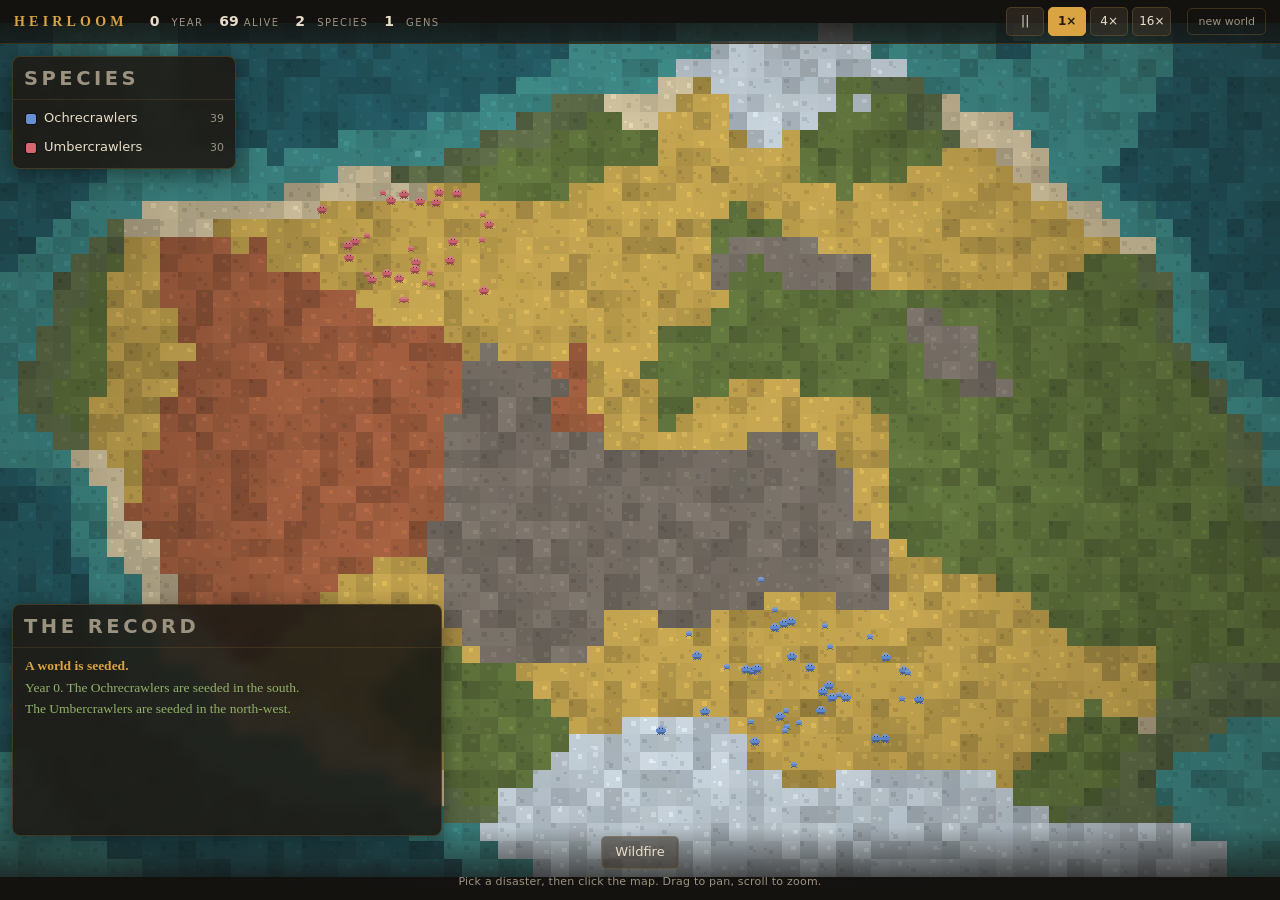
==== index.html @ 828a3f46 "HEIRLOOM checkpoint 1: the feel test The core loop from section 10 of the design doc, browser-verifi" ====
<!DOCTYPE html>
<html lang="en">
<head>
<meta charset="utf-8">
<meta name="viewport" content="width=device-width, initial-scale=1, maximum-scale=1, user-scalable=no">
<title>HEIRLOOM</title>
<link rel="stylesheet" href="css/style.css">
</head>
<body>

<canvas id="world"></canvas>

<div id="topbar">
  <span class="brand">HEIRLOOM</span>
  <span class="stat"><b id="statYear">0</b><i>year</i></span>
  <span class="stat"><b id="statPop">0</b><i>alive</i></span>
  <span class="stat"><b id="statSpecies">0</b><i>species</i></span>
  <span class="stat"><b id="statGen">0</b><i>gens</i></span>
  <span class="spacer"></span>
  <span class="speeds" id="speeds">
    <button data-speed="0" title="Pause (space)">||</button>
    <button data-speed="1" class="on">1&times;</button>
    <button data-speed="4">4&times;</button>
    <button data-speed="16">16&times;</button>
  </span>
  <button id="btnNew" class="ghost" title="New world">new world</button>
</div>

<div id="species" class="card">
  <h2>Species</h2>
  <div id="speciesList"></div>
</div>

<div id="inspect" class="card hidden">
  <h2><span id="inspTitle">Creature</span><button id="inspClose" class="x">&times;</button></h2>
  <div id="inspBody"></div>
</div>

<div id="logcard" class="card">
  <h2>The record</h2>
  <div id="log"></div>
</div>

<div id="tools">
  <div class="toolrow" id="disasters"></div>
  <div class="hint" id="hint">Click the map to set the fire.</div>
</div>

<div id="toast"></div>

<script src="js/rng.js"></script>
<script src="js/data-traits.js"></script>
<script src="js/data-biomes.js"></script>
<script src="js/data-disasters.js"></script>
<script src="js/world.js"></script>
<script src="js/creature.js"></script>
<script src="js/species.js"></script>
<script src="js/sim.js"></script>
<script src="js/log.js"></script>
<script src="js/render.js"></script>
<script src="js/ui.js"></script>
<script src="js/main.js"></script>
</body>
</html>
---- css/style.css ----
/* HEIRLOOM - warm, calm, documentary. Cream, gold, peach, rust, teal. */

:root{
  --bg:#14120f;
  --panel:rgba(31,27,22,0.90);
  --panel-solid:#1f1b16;
  --edge:rgba(217,164,65,0.20);
  --edge-hot:rgba(217,164,65,0.55);
  --ink:#e8ddc8;
  --muted:#9c9280;
  --gold:#d9a441;
  --rust:#c8663a;
  --green:#93b169;
  --teal:#5fa8a2;
}

*{box-sizing:border-box}
html,body{height:100%;margin:0}
body{
  background:var(--bg); color:var(--ink); overflow:hidden;
  font:13px/1.45 "Segoe UI", Roboto, -apple-system, system-ui, sans-serif;
  -webkit-font-smoothing:antialiased; user-select:none;
}

#world{position:fixed;inset:0;width:100%;height:100%;display:block;cursor:grab;image-rendering:pixelated}
#world.dragging{cursor:grabbing}
#world.aiming{cursor:crosshair}

/* ---- top bar ---- */
#topbar{
  position:fixed;top:0;left:0;right:0;height:44px;z-index:20;
  display:flex;align-items:center;gap:16px;padding:0 14px;
  background:linear-gradient(180deg,rgba(20,18,15,0.96),rgba(20,18,15,0.70));
  border-bottom:1px solid var(--edge);
}
.brand{
  font:600 14px/1 Georgia,"Iowan Old Style","Palatino Linotype",serif;
  letter-spacing:.30em; color:var(--gold); padding-right:6px;
}
.stat{display:flex;align-items:baseline;gap:5px}
.stat b{font-weight:600;font-size:14px;color:var(--ink);font-variant-numeric:tabular-nums;min-width:1.2em}
.stat i{font-style:normal;font-size:10px;letter-spacing:.14em;text-transform:uppercase;color:var(--muted)}
.spacer{flex:1}

button{
  font:inherit;color:var(--ink);background:rgba(60,52,42,0.55);
  border:1px solid var(--edge);border-radius:5px;padding:5px 10px;cursor:pointer;
  transition:background .12s,border-color .12s,color .12s;
}
button:hover{background:rgba(90,76,58,0.7);border-color:var(--edge-hot)}
button.on{background:var(--gold);border-color:var(--gold);color:#241c10;font-weight:600}
button.ghost{background:transparent;color:var(--muted);font-size:11px}
button.ghost:hover{color:var(--ink)}
.speeds{display:flex;gap:4px}
.speeds button{min-width:38px;text-align:center;padding:5px 6px;font-size:12px}

/* ---- floating cards ---- */
.card{
  position:fixed;z-index:15;background:var(--panel);
  border:1px solid var(--edge);border-radius:8px;
  backdrop-filter:blur(6px);-webkit-backdrop-filter:blur(6px);
  box-shadow:0 6px 22px rgba(0,0,0,0.42);
}
.card h2{
  margin:0;padding:8px 11px 6px;font:600 10px/1 inherit;
  letter-spacing:.18em;text-transform:uppercase;color:var(--muted);
  border-bottom:1px solid rgba(217,164,65,0.13);
  display:flex;align-items:center;justify-content:space-between;
}
.card .x{background:none;border:none;color:var(--muted);padding:0 2px;font-size:16px;line-height:1}
.card .x:hover{color:var(--ink);background:none}
.hidden{display:none !important}

#species{top:56px;left:12px;width:224px;max-height:38vh;display:flex;flex-direction:column}
#speciesList{overflow-y:auto;padding:4px 0 6px}

.sp{display:flex;align-items:center;gap:8px;padding:5px 11px;cursor:pointer;border-left:2px solid transparent}
.sp:hover{background:rgba(217,164,65,0.07)}
.sp.sel{background:rgba(217,164,65,0.12);border-left-color:var(--gold)}
.sp .dot{width:10px;height:10px;border-radius:2px;flex:0 0 auto;box-shadow:0 0 0 1px rgba(0,0,0,0.45)}
.sp .nm{flex:1;overflow:hidden;text-overflow:ellipsis;white-space:nowrap}
.sp .pp{color:var(--muted);font-variant-numeric:tabular-nums;font-size:11px}
.sp.gone .nm{color:var(--muted);text-decoration:line-through}
.sp.gone .dot{opacity:.35}

#inspect{top:56px;right:12px;width:250px;max-height:62vh;display:flex;flex-direction:column}
#inspBody{overflow-y:auto;padding:8px 11px 11px}
.kv{display:flex;justify-content:space-between;gap:8px;padding:2px 0;font-size:12px}
.kv span{color:var(--muted)}
.kv b{font-weight:500;font-variant-numeric:tabular-nums}
.trait{padding:6px 8px;margin:5px 0;background:rgba(60,52,42,0.4);border-left:2px solid var(--gold);border-radius:0 4px 4px 0}
.trait .tn{font-weight:600;font-size:12px;display:flex;justify-content:space-between}
.trait .tn em{font-style:normal;color:var(--gold);font-size:11px}
.trait .td{color:var(--muted);font-size:11px;line-height:1.35;margin-top:2px}
.trait .tc{color:var(--rust);font-size:11px;line-height:1.35;margin-top:2px}
.sub{font-size:10px;letter-spacing:.16em;text-transform:uppercase;color:var(--muted);margin:10px 0 2px}

/* ---- the record ---- */
#logcard{left:12px;bottom:64px;width:min(430px,calc(100vw - 24px));height:min(232px,32vh);display:flex;flex-direction:column}
#log{
  flex:1;overflow-y:auto;padding:7px 12px 10px;
  font:13.5px/1.5 Georgia,"Iowan Old Style","Palatino Linotype",serif;
}
.logline{margin:1px 0;color:#d8ceb8}
.logline.event{color:var(--gold);font-weight:600}
.logline.death{color:#d4886a}
.logline.life{color:var(--green)}
.logline.split{color:#e5c46a;font-weight:600}
.logline.plain{color:#a99f8b}

/* ---- tools ---- */
#tools{position:fixed;left:0;right:0;bottom:0;z-index:18;padding:8px 12px 10px;
  display:flex;flex-direction:column;align-items:center;gap:5px;
  background:linear-gradient(0deg,rgba(20,18,15,0.94),rgba(20,18,15,0));}
.toolrow{display:flex;gap:6px;flex-wrap:wrap;justify-content:center}
.toolrow button{padding:6px 13px}
.toolrow button.armed{background:var(--rust);border-color:var(--rust);color:#fff}
.hint{font-size:11px;color:var(--muted);min-height:14px;letter-spacing:.02em}

#toast{
  position:fixed;left:50%;top:58px;transform:translateX(-50%);z-index:30;
  background:rgba(31,27,22,0.95);border:1px solid var(--edge-hot);border-radius:6px;
  padding:7px 15px;font-size:12.5px;color:var(--ink);opacity:0;pointer-events:none;
  transition:opacity .25s;
}
#toast.show{opacity:1}

::-webkit-scrollbar{width:8px;height:8px}
::-webkit-scrollbar-track{background:transparent}
::-webkit-scrollbar-thumb{background:rgba(217,164,65,0.22);border-radius:4px}
::-webkit-scrollbar-thumb:hover{background:rgba(217,164,65,0.4)}

@media (max-width:760px){
  #species{max-height:26vh;width:180px}
  #logcard{width:calc(100vw - 24px);height:150px;bottom:74px}
  #inspect{width:calc(100vw - 24px);right:12px;left:12px;max-height:44vh}
  .stat i{display:none}
  .brand{letter-spacing:.18em}
}
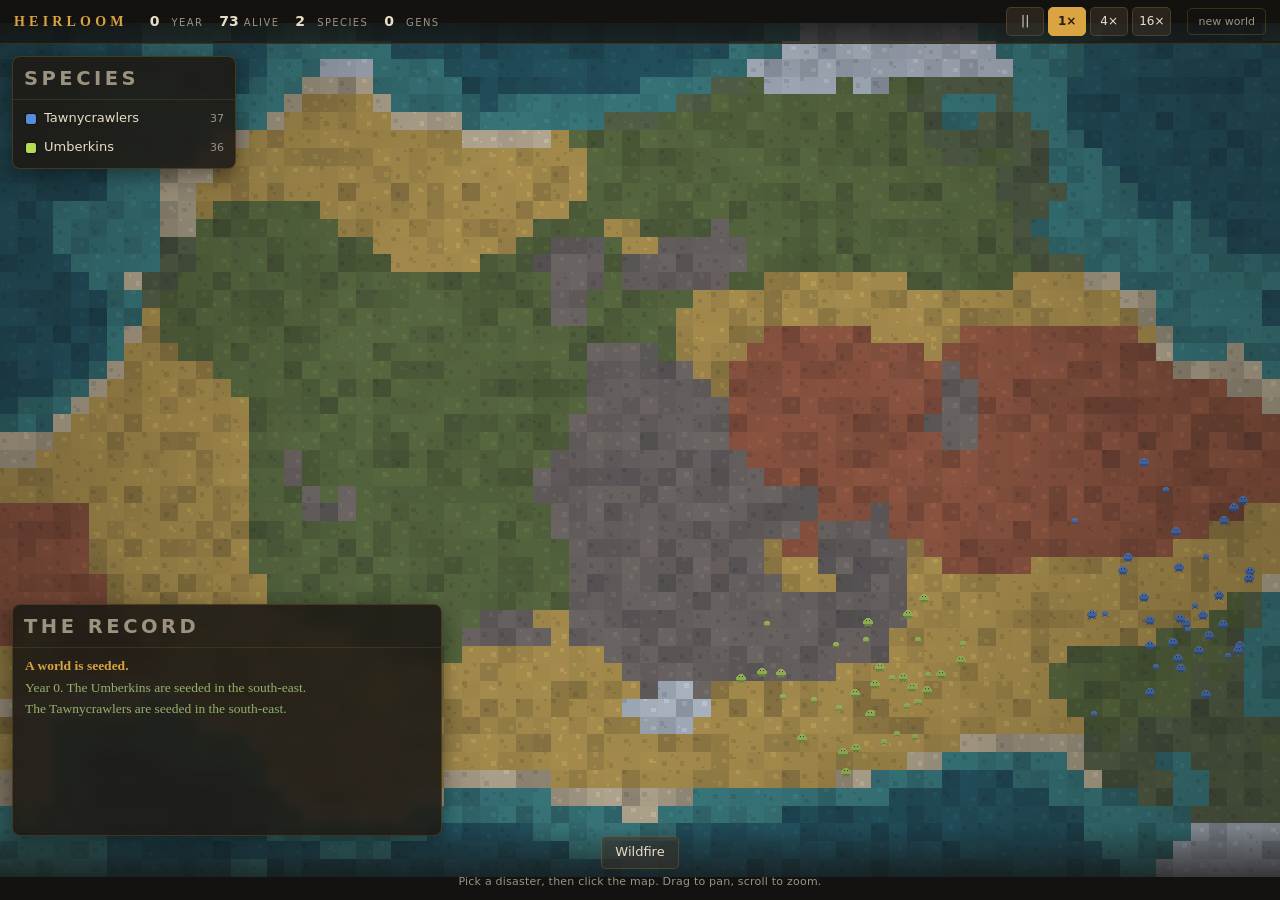
==== commit a988915e: "HEIRLOOM checkpoint 2: all traits, strains, speciation - all 26 traits in the mutation pool - data-s" ====
--- a/index.html
+++ b/index.html
@@ -50,6 +50,7 @@
 
 <script src="js/rng.js"></script>
 <script src="js/data-traits.js"></script>
+<script src="js/data-strains.js"></script>
 <script src="js/data-biomes.js"></script>
 <script src="js/data-disasters.js"></script>
 <script src="js/world.js"></script>
--- a/css/style.css
+++ b/css/style.css
@@ -137,3 +137,20 @@
   .stat i{display:none}
   .brand{letter-spacing:.18em}
 }
+
+/* ---- strains, flaws, lineage ---- */
+.strain{padding:7px 9px;margin:6px 0;border-radius:0 4px 4px 0;
+  background:linear-gradient(90deg,rgba(217,164,65,0.22),rgba(217,164,65,0.06));
+  border-left:2px solid var(--gold)}
+.strain .tn{font-weight:600;font-size:12.5px;display:flex;justify-content:space-between;color:#f0dda8}
+.strain .tn em{font-style:normal;color:var(--gold);font-size:9px;letter-spacing:.16em;text-transform:uppercase}
+.strain .td{color:#c8bda4;font-size:11px;line-height:1.4;margin-top:3px}
+.flaw{padding:7px 9px;margin:6px 0;border-radius:0 4px 4px 0;
+  background:rgba(120,80,70,0.20);border-left:2px solid #a86048}
+.flaw .tn{font-weight:600;font-size:12.5px;display:flex;justify-content:space-between;color:#e0a48c}
+.flaw .tn em{font-style:normal;color:#a86048;font-size:9px;letter-spacing:.16em;text-transform:uppercase}
+.flaw .td{color:#bda79c;font-size:11px;line-height:1.4;margin-top:3px}
+.lineage{font-size:11px;line-height:1.45;color:var(--muted);margin:6px 0 2px;
+  padding-left:8px;border-left:1px solid rgba(217,164,65,0.28)}
+.lineage b{color:var(--ink);font-weight:500}
+.sp .star{font-style:normal;color:var(--gold);font-size:13px;line-height:1;margin:0 3px 0 -2px}
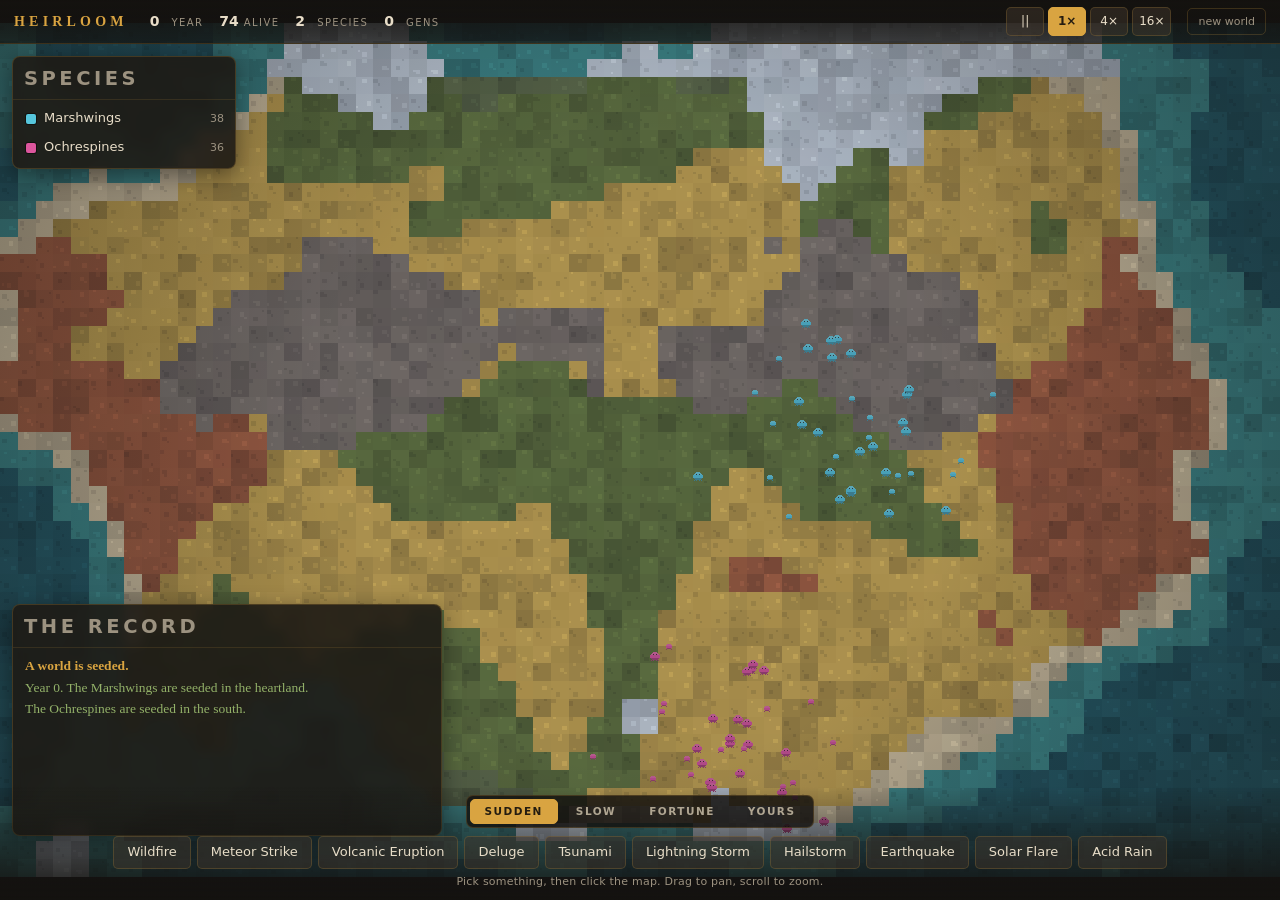
==== commit 47f29213: "HEIRLOOM checkpoint 3: the full disaster set 21 disasters: 10 sudden, 5 slow squeezes, 4 good events" ====
--- a/index.html
+++ b/index.html
@@ -42,6 +42,7 @@
 </div>
 
 <div id="tools">
+  <div class="toolcats" id="toolcats"></div>
   <div class="toolrow" id="disasters"></div>
   <div class="hint" id="hint">Click the map to set the fire.</div>
 </div>
--- a/css/style.css
+++ b/css/style.css
@@ -154,3 +154,17 @@
   padding-left:8px;border-left:1px solid rgba(217,164,65,0.28)}
 .lineage b{color:var(--ink);font-weight:500}
 .sp .star{font-style:normal;color:var(--gold);font-size:13px;line-height:1;margin:0 3px 0 -2px}
+
+/* ---- disaster category tabs ---- */
+.toolcats{display:flex;gap:3px;margin-bottom:3px;padding:3px;border-radius:7px;
+  background:rgba(20,18,15,0.82);border:1px solid var(--edge)}
+.toolcats .cat{padding:4px 14px;font-size:10.5px;font-weight:600;letter-spacing:.14em;
+  text-transform:uppercase;background:transparent;border-color:transparent;
+  color:#b0a692;border-radius:5px}
+.toolcats .cat:hover{color:var(--ink);background:rgba(217,164,65,0.08)}
+.toolcats .cat.on{color:#241c10;background:var(--gold);border-color:var(--gold)}
+.toolrow button.good{border-color:rgba(147,177,105,0.4)}
+.toolrow button.good:hover{background:rgba(147,177,105,0.24)}
+.toolrow button.slow{border-color:rgba(95,168,162,0.4)}
+.toolrow button.slow:hover{background:rgba(95,168,162,0.22)}
+.toolrow button.player{border-color:rgba(217,164,65,0.5)}
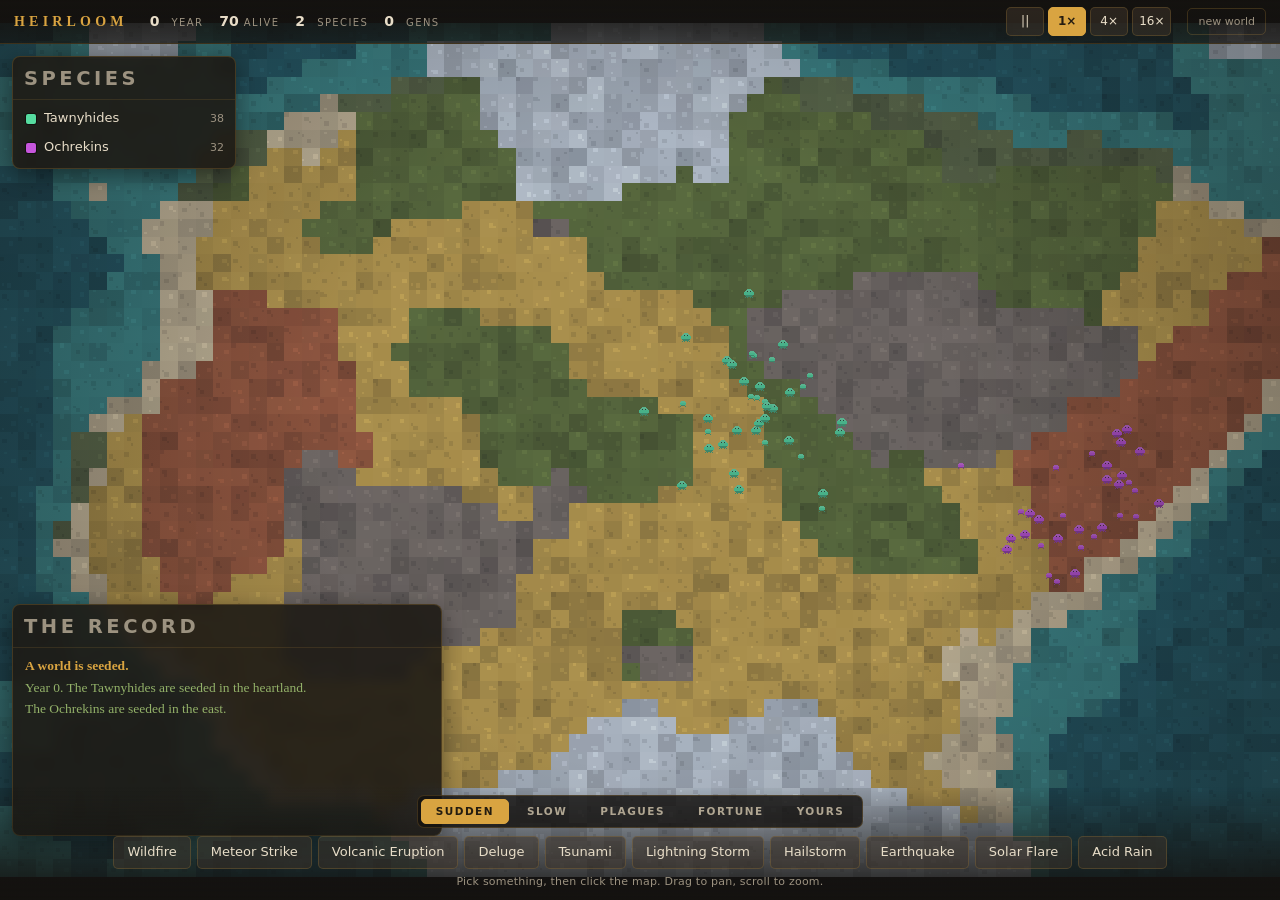
==== commit a79222c9: "HEIRLOOM checkpoint 4: living plagues A plague is a second organism here. It carries transmission, l" ====
--- a/index.html
+++ b/index.html
@@ -36,6 +36,11 @@
   <div id="inspBody"></div>
 </div>
 
+<div id="plagues" class="card hidden">
+  <h2>Plagues</h2>
+  <div id="plagueList"></div>
+</div>
+
 <div id="logcard" class="card">
   <h2>The record</h2>
   <div id="log"></div>
@@ -52,12 +57,14 @@
 <script src="js/rng.js"></script>
 <script src="js/data-traits.js"></script>
 <script src="js/data-strains.js"></script>
+<script src="js/data-plagues.js"></script>
 <script src="js/data-biomes.js"></script>
 <script src="js/data-disasters.js"></script>
 <script src="js/world.js"></script>
 <script src="js/creature.js"></script>
 <script src="js/species.js"></script>
 <script src="js/sim.js"></script>
+<script src="js/plague.js"></script>
 <script src="js/log.js"></script>
 <script src="js/render.js"></script>
 <script src="js/ui.js"></script>
--- a/css/style.css
+++ b/css/style.css
@@ -95,6 +95,19 @@
 .trait .tc{color:var(--rust);font-size:11px;line-height:1.35;margin-top:2px}
 .sub{font-size:10px;letter-spacing:.16em;text-transform:uppercase;color:var(--muted);margin:10px 0 2px}
 
+/* ---- plagues ---- */
+#plagues{right:12px;bottom:64px;width:250px;max-height:34vh;display:flex;flex-direction:column}
+#plagueList{overflow-y:auto;padding:4px 0 6px}
+.pl{padding:4px 11px 5px}
+.pl+.pl{border-top:1px solid rgba(217,164,65,0.08)}
+.pl .pn{display:flex;align-items:center;gap:7px;font-size:12px}
+.pl .pn span{flex:1;overflow:hidden;text-overflow:ellipsis;white-space:nowrap}
+.pl .pn b{font-weight:600;font-variant-numeric:tabular-nums;color:var(--ink)}
+.pl .dot{width:8px;height:8px;border-radius:50%;flex:0 0 auto;box-shadow:0 0 0 1px rgba(0,0,0,0.5)}
+.pl .pv{font-size:10.5px;color:var(--muted);margin:1px 0 0 15px;font-variant-numeric:tabular-nums}
+.pl.fading .pn span{color:var(--muted)}
+.pmore{font-size:10.5px;color:var(--muted);padding:3px 11px 0;font-style:italic}
+
 /* ---- the record ---- */
 #logcard{left:12px;bottom:64px;width:min(430px,calc(100vw - 24px));height:min(232px,32vh);display:flex;flex-direction:column}
 #log{
@@ -134,6 +147,7 @@
   #species{max-height:26vh;width:180px}
   #logcard{width:calc(100vw - 24px);height:150px;bottom:74px}
   #inspect{width:calc(100vw - 24px);right:12px;left:12px;max-height:44vh}
+  #plagues{width:180px;max-height:24vh;bottom:74px}
   .stat i{display:none}
   .brand{letter-spacing:.18em}
 }
@@ -167,4 +181,6 @@
 .toolrow button.good:hover{background:rgba(147,177,105,0.24)}
 .toolrow button.slow{border-color:rgba(95,168,162,0.4)}
 .toolrow button.slow:hover{background:rgba(95,168,162,0.22)}
+.toolrow button.plague{border-color:rgba(185,168,216,0.45)}
+.toolrow button.plague:hover{background:rgba(185,168,216,0.20)}
 .toolrow button.player{border-color:rgba(217,164,65,0.5)}
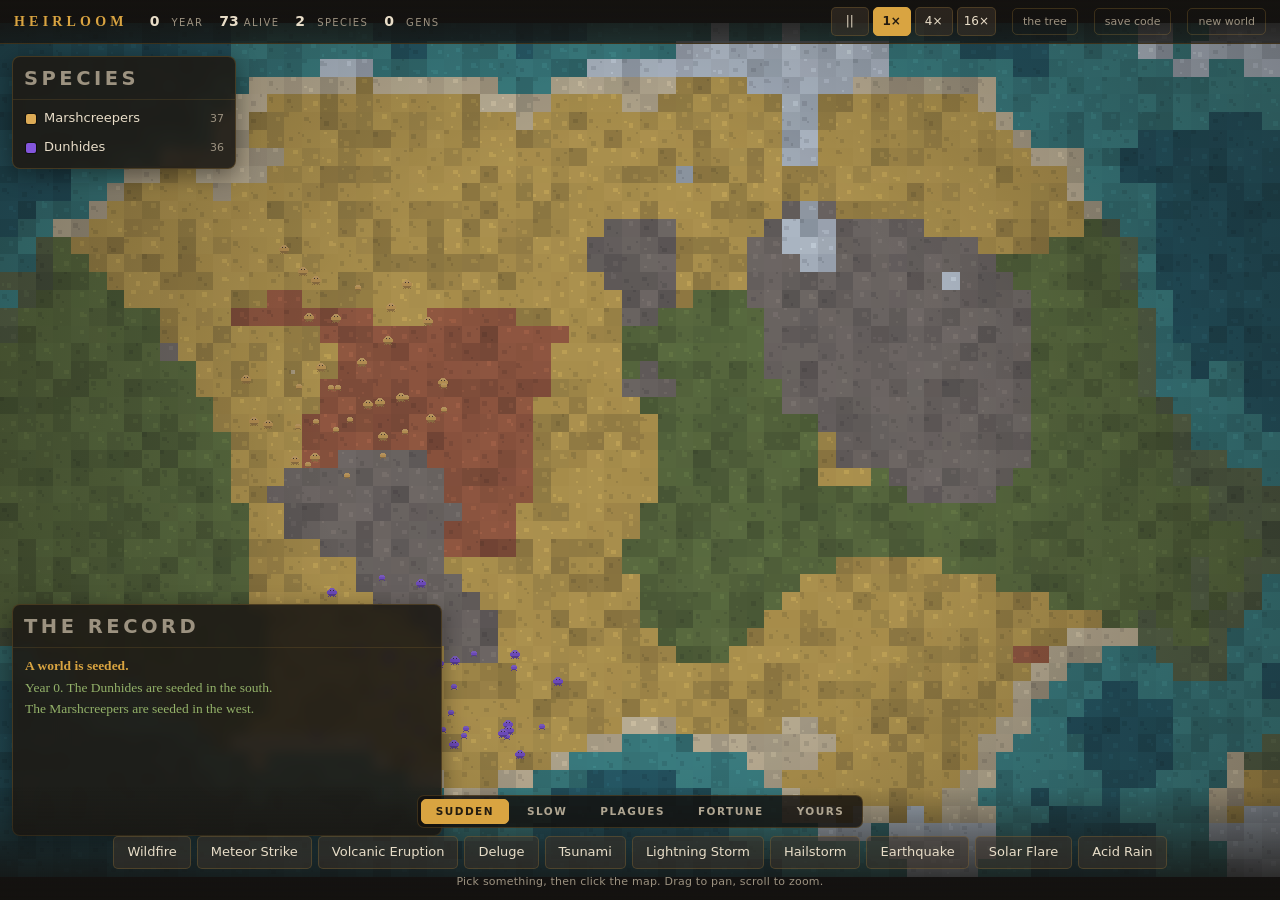
==== commit e0fcc7a7: "HEIRLOOM checkpoint 5: the family tree and save codes The family tree (js/tree.js): every species th" ====
--- a/index.html
+++ b/index.html
@@ -23,6 +23,8 @@
     <button data-speed="4">4&times;</button>
     <button data-speed="16">16&times;</button>
   </span>
+  <button id="btnTree" class="ghost" title="The family tree">the tree</button>
+  <button id="btnSave" class="ghost" title="Save code">save code</button>
   <button id="btnNew" class="ghost" title="New world">new world</button>
 </div>
 
@@ -52,6 +54,13 @@
   <div class="hint" id="hint">Click the map to set the fire.</div>
 </div>
 
+<div id="sheet" class="hidden">
+  <div class="sheetbox">
+    <h2><span id="sheetTitle"></span><button id="sheetClose" class="x">&times;</button></h2>
+    <div id="sheetBody"></div>
+  </div>
+</div>
+
 <div id="toast"></div>
 
 <script src="js/rng.js"></script>
@@ -67,6 +76,8 @@
 <script src="js/plague.js"></script>
 <script src="js/log.js"></script>
 <script src="js/render.js"></script>
+<script src="js/tree.js"></script>
+<script src="js/save.js"></script>
 <script src="js/ui.js"></script>
 <script src="js/main.js"></script>
 </body>
--- a/css/style.css
+++ b/css/style.css
@@ -184,3 +184,51 @@
 .toolrow button.plague{border-color:rgba(185,168,216,0.45)}
 .toolrow button.plague:hover{background:rgba(185,168,216,0.20)}
 .toolrow button.player{border-color:rgba(217,164,65,0.5)}
+
+/* ---- the full-screen sheet: the tree, and the save code ---- */
+#sheet{
+  position:fixed;inset:0;z-index:40;display:flex;align-items:center;justify-content:center;
+  padding:26px;background:rgba(12,11,9,0.74);
+  backdrop-filter:blur(3px);-webkit-backdrop-filter:blur(3px);
+}
+#sheet .sheetbox{
+  background:var(--panel);border:1px solid var(--edge);border-radius:9px;
+  box-shadow:0 14px 46px rgba(0,0,0,0.6);
+  width:min(560px,100%);max-height:100%;display:flex;flex-direction:column;
+}
+#sheet.wide .sheetbox{width:min(1180px,100%)}
+#sheet h2{
+  margin:0;padding:9px 12px 7px;font:600 10px/1 inherit;
+  letter-spacing:.18em;text-transform:uppercase;color:var(--muted);
+  border-bottom:1px solid rgba(217,164,65,0.13);
+  display:flex;align-items:center;justify-content:space-between;
+}
+#sheet .x{background:none;border:none;color:var(--muted);padding:0 2px;font-size:17px;line-height:1}
+#sheet .x:hover{color:var(--ink);background:none}
+#sheetBody{overflow:auto;padding:12px 14px 15px}
+
+.treehead{
+  font:13px/1.5 Georgia,"Iowan Old Style","Palatino Linotype",serif;
+  color:var(--muted);margin:0 0 8px 2px;
+}
+.treeplot{min-width:520px}
+.treeplot svg{display:block}
+
+.sheetnote{
+  margin:0 0 9px;font:13px/1.5 Georgia,"Iowan Old Style","Palatino Linotype",serif;color:#c8bda4;
+}
+#savebox{
+  width:100%;height:112px;box-sizing:border-box;resize:vertical;
+  background:rgba(12,11,9,0.6);color:var(--ink);
+  border:1px solid var(--edge);border-radius:5px;padding:8px 9px;
+  font:11.5px/1.45 ui-monospace,Consolas,monospace;word-break:break-all;
+}
+#savebox:focus{outline:none;border-color:var(--gold)}
+.sheetrow{display:flex;align-items:center;gap:8px;margin-top:9px}
+.sheetrow button{padding:6px 13px}
+#saveMsg{font-size:11.5px;color:var(--gold)}
+
+@media (max-width:760px){
+  #sheet{padding:10px}
+  #sheetBody{padding:9px 10px 12px}
+}
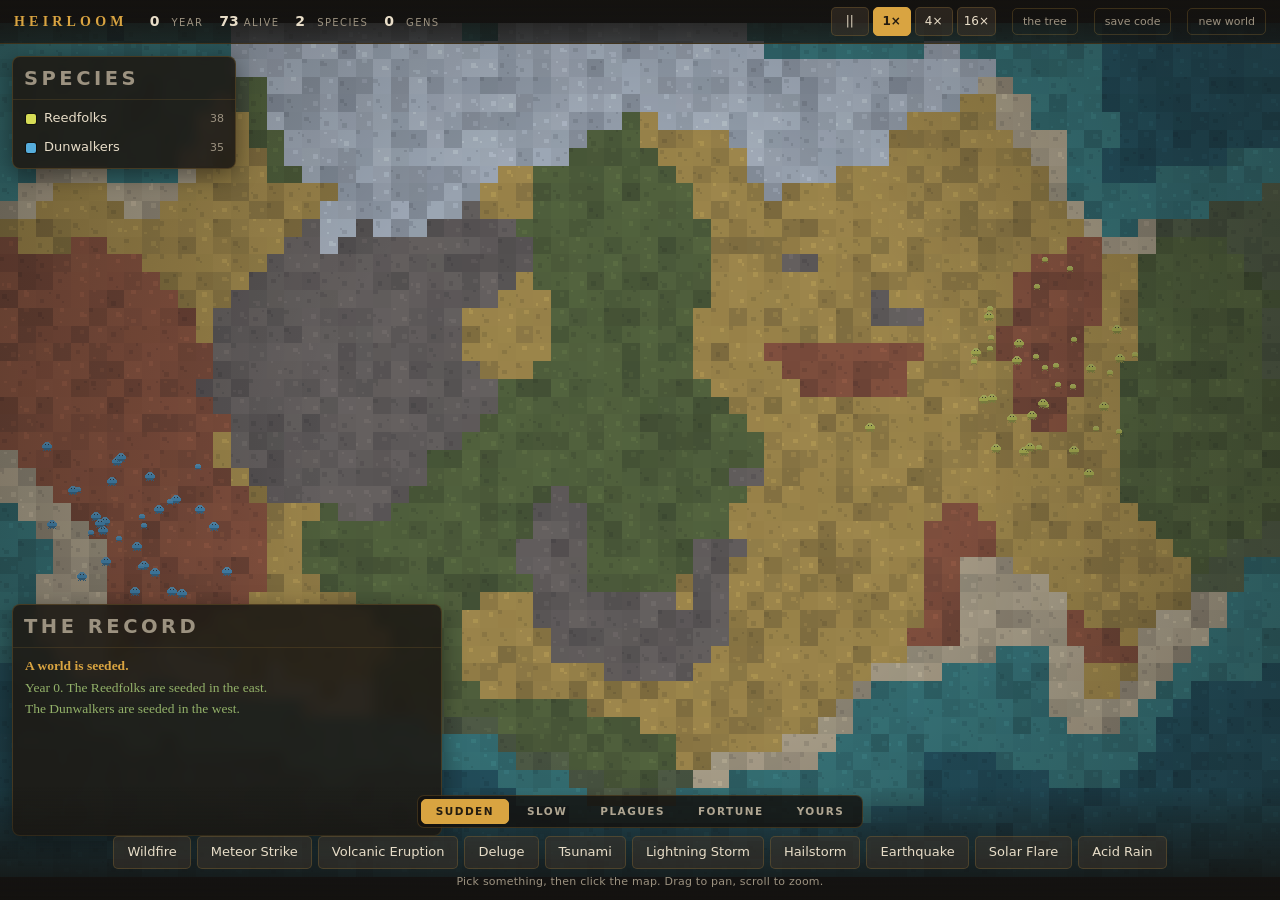
==== commit 1810d1e1: "A single-file build and a small-screen layout, for phone playtesting tools/bundle.js inlines the sty" ====
--- a/index.html
+++ b/index.html
@@ -2,7 +2,7 @@
 <html lang="en">
 <head>
 <meta charset="utf-8">
-<meta name="viewport" content="width=device-width, initial-scale=1, maximum-scale=1, user-scalable=no">
+<meta name="viewport" content="width=device-width, initial-scale=1, maximum-scale=1, user-scalable=no, viewport-fit=cover">
 <title>HEIRLOOM</title>
 <link rel="stylesheet" href="css/style.css">
 </head>
--- a/css/style.css
+++ b/css/style.css
@@ -232,3 +232,74 @@
   #sheet{padding:10px}
   #sheetBody{padding:9px 10px 12px}
 }
+
+/* ---- small screens ------------------------------------------------------
+   Phones, in both orientations, and any short desktop window. The map is 3:2
+   and a portrait phone is about 1:2.2, so the world can never fill the screen;
+   this leans into that rather than fighting it. The two list panels fold to
+   their title bar (tap to open), the disaster row scrolls sideways instead of
+   wrapping into five rows of buttons, and the top bar may take a second line -
+   which is why its height is measured in main.js and handed back as --topH.
+   Everything here is an override, so the desktop layout above is untouched.  */
+:root{--topH:56px}
+
+@media (max-width:700px), (max-height:520px){
+  #topbar{
+    height:auto;min-height:38px;flex-wrap:wrap;gap:4px 8px;
+    padding:4px 8px 5px;padding-top:calc(4px + env(safe-area-inset-top));
+  }
+  .brand{font-size:11.5px;letter-spacing:.14em;padding-right:0}
+  .stat b{font-size:13px}
+  #topbar .spacer{display:none}
+  #topbar button{padding:4px 8px;font-size:11px}
+  .speeds button{padding:4px 7px}
+
+  #species{top:var(--topH);max-height:22vh}
+  #inspect{top:var(--topH);max-height:52vh}
+  #logcard{bottom:calc(90px + env(safe-area-inset-bottom));height:20vh}
+  #plagues{top:auto;bottom:calc(90px + env(safe-area-inset-bottom));max-height:19vh}
+
+  .card h2{padding:7px 10px 5px;cursor:pointer}
+  .card.folded{max-height:none}
+  .card.folded > :not(h2){display:none}
+  .card h2::after{content:'\2013';color:var(--gold);opacity:.65;font-size:13px;line-height:1}
+  .card.folded h2::after{content:'+'}
+  #inspect h2::after{content:none}
+  #logcard.folded{height:auto}
+
+  #tools{padding:4px 0 calc(5px + env(safe-area-inset-bottom))}
+  .toolcats{margin-bottom:3px}
+  .toolcats .cat{padding:5px 10px;font-size:10px;letter-spacing:.1em}
+  .toolrow{
+    flex-wrap:nowrap;overflow-x:auto;justify-content:flex-start;
+    width:100%;padding:1px 8px 3px;gap:5px;
+    scrollbar-width:none;-webkit-overflow-scrolling:touch;
+  }
+  .toolrow::-webkit-scrollbar{display:none}
+  .toolrow button{flex:0 0 auto;padding:7px 12px;font-size:12px}
+  .hint{display:none}
+
+  #toast{top:calc(var(--topH) + 4px)}
+  #sheet{padding:8px}
+  #sheetBody{padding:9px 10px 12px}
+  .treeplot{min-width:620px}
+}
+
+/* Portrait: everything is full width, and the record and the plague panel
+   stack rather than sitting side by side. */
+@media (max-width:700px){
+  #species,#inspect,#logcard,#plagues{left:8px;right:8px;width:auto}
+  #plagues{max-height:17vh}
+  #plagues:not(.hidden) ~ #logcard{
+    bottom:calc(90px + 17vh + 8px + env(safe-area-inset-bottom));
+  }
+}
+
+/* Landscape on a phone: short and wide. Keep the two bottom panels side by
+   side so the map keeps as much height as it can. */
+@media (min-width:701px) and (max-height:520px){
+  #species{width:190px;max-height:30vh}
+  #logcard{width:min(360px,44vw);height:29vh}
+  #plagues{width:210px;max-height:29vh}
+  #inspect{width:220px}
+}
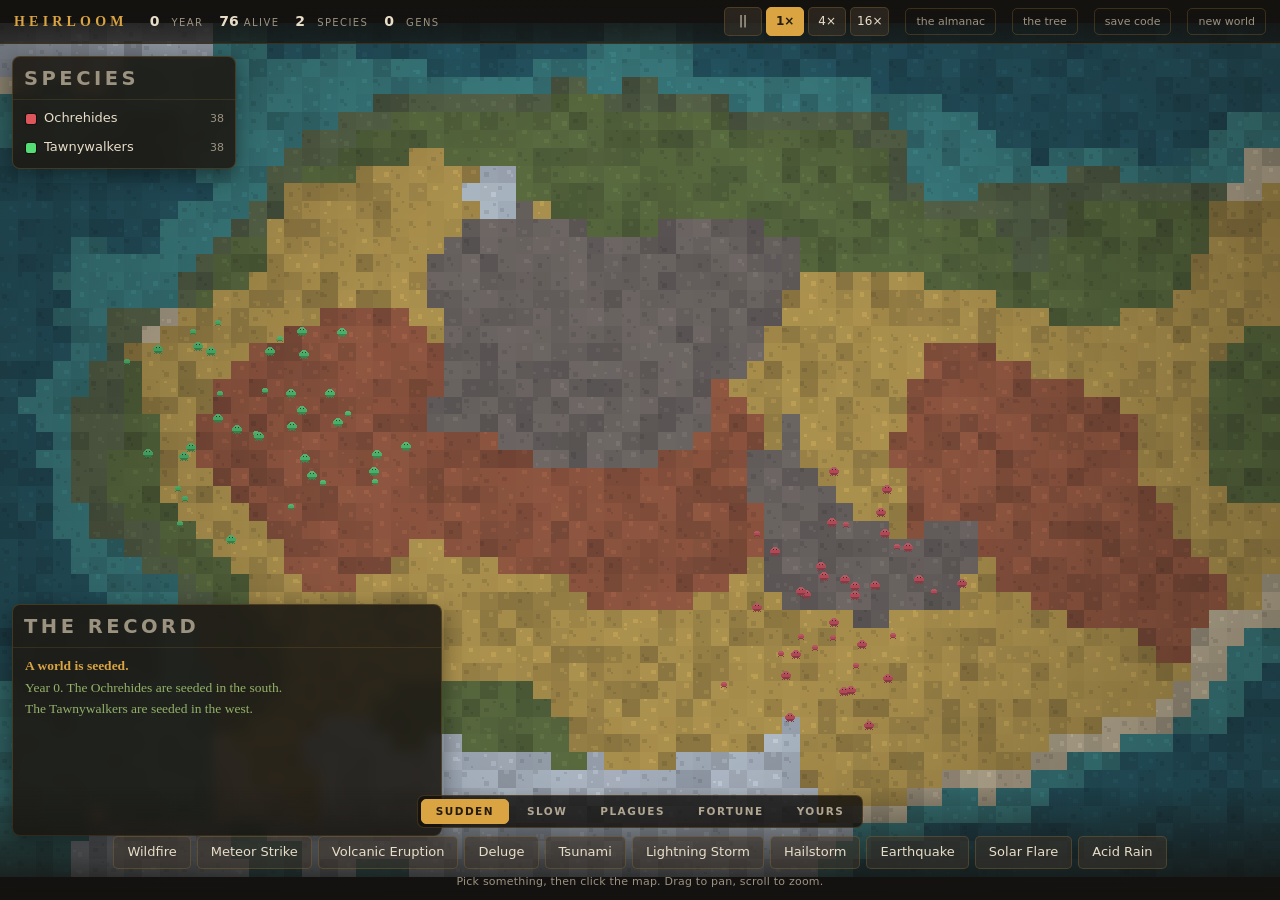
==== commit 30264ae1: "The almanac: everything in the game, and what this world has shown you The game could not answer "wh" ====
--- a/index.html
+++ b/index.html
@@ -23,6 +23,7 @@
     <button data-speed="4">4&times;</button>
     <button data-speed="16">16&times;</button>
   </span>
+  <button id="btnAlmanac" class="ghost" title="The almanac - everything in the game (a)">the almanac</button>
   <button id="btnTree" class="ghost" title="The family tree">the tree</button>
   <button id="btnSave" class="ghost" title="Save code">save code</button>
   <button id="btnNew" class="ghost" title="New world">new world</button>
@@ -77,6 +78,7 @@
 <script src="js/log.js"></script>
 <script src="js/render.js"></script>
 <script src="js/tree.js"></script>
+<script src="js/almanac.js"></script>
 <script src="js/save.js"></script>
 <script src="js/ui.js"></script>
 <script src="js/main.js"></script>
--- a/css/style.css
+++ b/css/style.css
@@ -303,3 +303,86 @@
   #plagues{width:210px;max-height:29vh}
   #inspect{width:220px}
 }
+
+/* ---- the almanac --------------------------------------------------------
+   Everything in the game, in the same sheet the tree and the save code use.
+   Two columns of cards on a desktop, one on a phone. A card the world has
+   actually shown you is lit; one it has not is dimmed and says so.          */
+.almtabs{
+  display:flex;gap:3px;padding:3px;margin:0 0 10px;border-radius:7px;
+  background:rgba(20,18,15,0.6);border:1px solid var(--edge);
+  position:sticky;top:0;z-index:2;
+}
+.almtabs .almtab{
+  flex:1;padding:5px 10px;font-size:10.5px;font-weight:600;letter-spacing:.13em;
+  text-transform:uppercase;background:transparent;border-color:transparent;
+  color:#b0a692;border-radius:5px;white-space:nowrap;
+}
+.almtabs .almtab:hover{color:var(--ink);background:rgba(217,164,65,0.08)}
+.almtabs .almtab.on{color:#241c10;background:var(--gold);border-color:var(--gold)}
+
+.almhead{display:flex;align-items:flex-start;gap:14px;margin:0 2px 12px}
+.almhead p{
+  margin:0;flex:1;font:13px/1.55 Georgia,"Iowan Old Style","Palatino Linotype",serif;
+  color:#c8bda4;
+}
+.almcount{
+  flex:0 0 auto;font-size:10px;letter-spacing:.14em;text-transform:uppercase;
+  color:var(--muted);border:1px solid var(--edge);border-radius:5px;
+  padding:5px 9px;white-space:nowrap;
+}
+.almcount b{color:var(--gold);font-size:13px;font-weight:600}
+
+.almsub{
+  font-size:10px;letter-spacing:.18em;text-transform:uppercase;color:var(--muted);
+  margin:16px 2px 6px;padding-bottom:4px;border-bottom:1px solid rgba(217,164,65,0.13);
+}
+.almtoggle{margin:0 2px 10px}
+.almtoggle button{font-size:11px;padding:4px 10px;color:var(--muted)}
+.almtoggle button:hover{color:var(--ink)}
+
+.almgrid{display:grid;grid-template-columns:repeat(2,minmax(0,1fr));gap:8px}
+.alm{
+  padding:8px 10px 9px;border-radius:0 5px 5px 0;
+  background:rgba(60,52,42,0.26);border-left:2px solid rgba(217,164,65,0.28);
+  opacity:.62;transition:opacity .12s;
+}
+.alm.got{opacity:1;background:rgba(60,52,42,0.46);border-left-color:var(--gold)}
+.alm.strain.got{background:linear-gradient(90deg,rgba(217,164,65,0.20),rgba(217,164,65,0.05))}
+.alm.flaw{border-left-color:#7a4838}
+.alm.flaw.got{background:rgba(120,80,70,0.20);border-left-color:#a86048}
+.alm.dis-good{border-left-color:rgba(147,177,105,0.5)}
+.alm.dis-good.got{border-left-color:var(--green)}
+.alm.dis-slow{border-left-color:rgba(95,168,162,0.5)}
+.alm.dis-slow.got{border-left-color:var(--teal)}
+.alm.dis-plague,.alm.plague{border-left-color:rgba(185,168,216,0.5)}
+.alm.dis-plague.got,.alm.plague.got{border-left-color:#b9a8d8}
+
+.alm .almn{
+  display:flex;align-items:center;gap:6px;font-weight:600;font-size:12.5px;color:#f0e4c8;
+}
+.alm .almn em{
+  margin-left:auto;font-style:normal;font-size:9.5px;letter-spacing:.12em;
+  text-transform:uppercase;color:var(--gold);white-space:nowrap;
+}
+.almswatch{width:9px;height:9px;border-radius:2px;flex:0 0 auto;box-shadow:0 0 0 1px rgba(0,0,0,0.5)}
+.alm .almd{color:#c0b6a0;font-size:11.5px;line-height:1.4;margin-top:3px}
+.alm .almsnag{color:var(--rust);font-size:11px;line-height:1.4;margin-top:2px}
+.alm .almline{font-size:11px;line-height:1.4;margin-top:3px;color:#bdb3a0}
+.alm .almline span{color:var(--muted);font-size:9.5px;letter-spacing:.11em;text-transform:uppercase}
+.alm .almline.bad{color:#d09a86}
+.alm .almseen{
+  font-size:10.5px;line-height:1.35;margin-top:6px;padding-top:5px;
+  border-top:1px solid rgba(217,164,65,0.12);
+}
+.alm .almseen.got{color:var(--gold)}
+.alm .almseen.not{color:var(--muted);font-style:italic}
+
+@media (max-width:760px){
+  .almgrid{grid-template-columns:minmax(0,1fr)}
+  .almhead{flex-direction:column;gap:7px}
+  /* Five tabs will not fit one phone-width row. Wrapping to two rows beats
+     a sideways scroll nobody can see is there. */
+  .almtabs{flex-wrap:wrap;gap:2px}
+  .almtabs .almtab{flex:1 0 auto;padding:5px 8px;font-size:10px;letter-spacing:.1em}
+}
